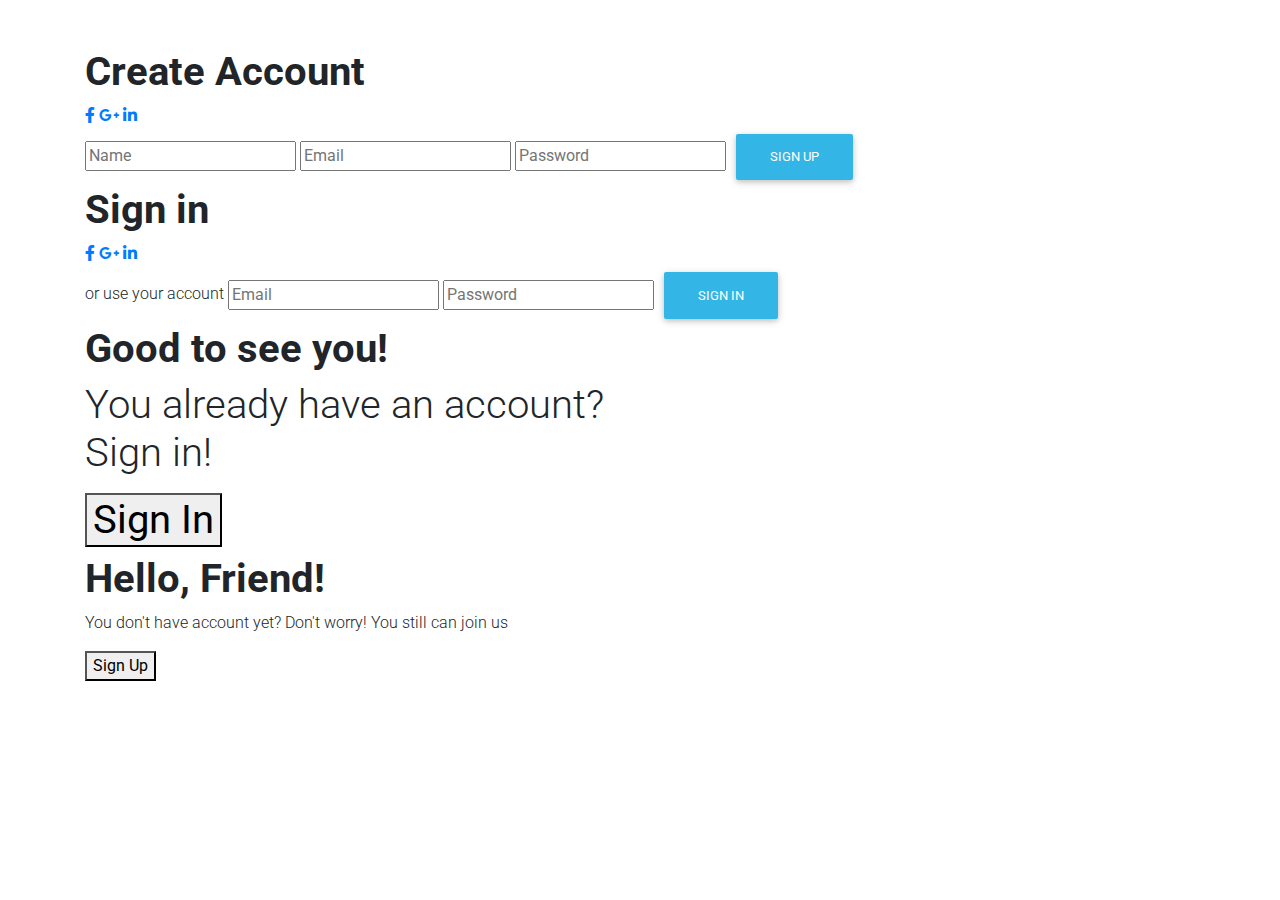
==== index.html @ d7ac2d2b "Init" ====
<!DOCTYPE html>
<html lang="en">
<head>
  <meta charset="UTF-8">
  <meta name="viewport" content="width=device-width, initial-scale=1, shrink-to-fit=no">
  <meta http-equiv="x-ua-compatible" content="ie=edge">
  <title>Material Design for Bootstrap</title>
  <!-- MDB icon -->
  <link rel="icon" href="img/mdb-favicon.ico" type="image/x-icon">
  <!-- Font Awesome -->
  <link rel="stylesheet" href="https://use.fontawesome.com/releases/v5.11.2/css/all.css">
  <!-- Google Fonts Roboto -->
  <link rel="stylesheet" href="https://fonts.googleapis.com/css?family=Roboto:300,400,500,700&display=swap">
  <!-- Bootstrap core CSS -->
  <link rel="stylesheet" href="css/bootstrap.min.css">
  <!-- Material Design Bootstrap -->
  <link rel="stylesheet" href="css/mdb.min.css">
  <!-- Your custom styles (optional) -->
  <link rel="stylesheet" href="css/style.css">
</head>
<body>

  <div class="container mt-5" id="container">
    <div class="form-container sign-up-container mt-2">
      <form action="#">
        <h1 class="font-weight-bold">Create Account</h1>
        <div class="social-container">
          <a href="#" class="social"><i class="fab fa-facebook-f"></i></a>
          <a href="#" class="social"><i class="fab fa-google-plus-g"></i></a>
          <a href="#" class="social"><i class="fab fa-linkedin-in"></i></a>
        </div>
        <input type="text" placeholder="Name" />
        <input type="email" placeholder="Email" />
        <input type="password" placeholder="Password" />
        <button class="btn btn-info btn-rounded">Sign up</button>
      </form>
    </div>

    <div class="form-container sign-in-container">
      <form action="#">
        <h1 class="font-weight-bold">Sign in</h1>
        <div class="social-container">
          <a href="#" class="social"><i class="fab fa-facebook-f"></i></a>
          <a href="#" class="social"><i class="fab fa-google-plus-g"></i></a>
          <a href="#" class="social"><i class="fab fa-linkedin-in"></i></a>
        </div>
        <span>or use your account</span>
        <input type="email" placeholder="Email" />
        <input type="password" placeholder="Password" />
        <button class="btn btn-info btn-rounded ">Sign In</button>
      </form>
    </div>

    <div class="overlay-container">
      <div class="overlay">
        <div class="overlay-panel overlay-left">
          <h1 class="font-weight-bold">Good to see you!<h1>
          <p>You already have an account? <br>Sign in!</p>
          <button class="but" id="signIn">Sign In</button>
        </div>
        <div class="overlay-panel overlay-right">
          <h1 class="font-weight-bold">Hello, Friend!</h1>
          <p>You don't have account yet? Don't worry! You still can join us</p>
          <button class="but" id="signUp">Sign Up</button>
        </div>
      </div>
    </div>
  </div>

  <!-- jQuery -->
  <script type="text/javascript" src="js/jquery.min.js"></script>
  <!-- Bootstrap tooltips -->
  <script type="text/javascript" src="js/popper.min.js"></script>
  <!-- Bootstrap core JavaScript -->
  <script type="text/javascript" src="js/bootstrap.min.js"></script>
  <!-- MDB core JavaScript -->
  <script type="text/javascript" src="js/mdb.min.js"></script>
  <!-- Your custom scripts (optional) -->
  <script type="text/javascript"></script>

</body>
</html>
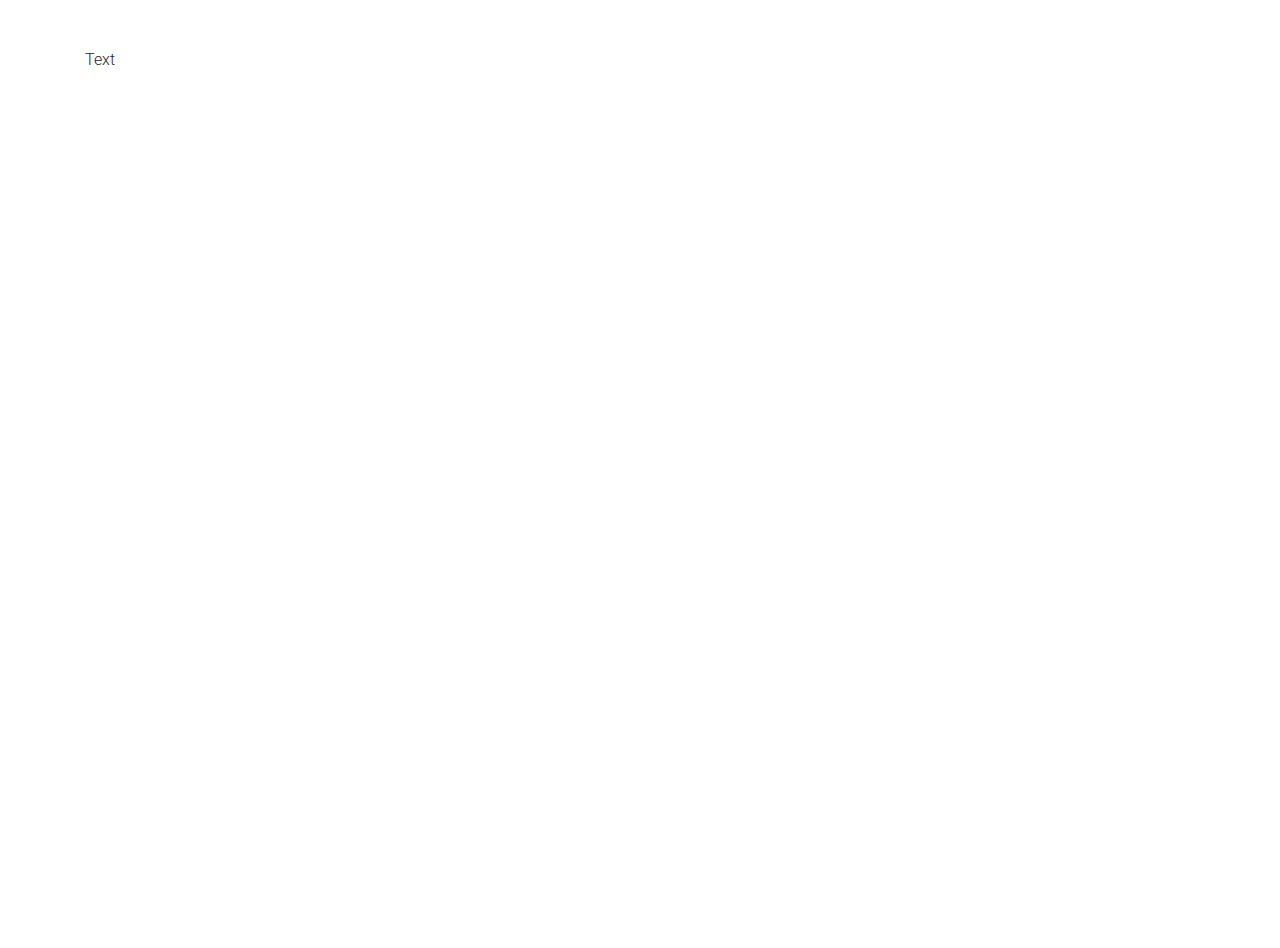
==== commit a6a2b2b6: "Small stuff" ====
--- a/index.html
+++ b/index.html
@@ -18,54 +18,15 @@
   <!-- Your custom styles (optional) -->
   <link rel="stylesheet" href="css/style.css">
 </head>
-<body>
-
-  <div class="container mt-5" id="container">
-    <div class="form-container sign-up-container mt-2">
-      <form action="#">
-        <h1 class="font-weight-bold">Create Account</h1>
-        <div class="social-container">
-          <a href="#" class="social"><i class="fab fa-facebook-f"></i></a>
-          <a href="#" class="social"><i class="fab fa-google-plus-g"></i></a>
-          <a href="#" class="social"><i class="fab fa-linkedin-in"></i></a>
-        </div>
-        <input type="text" placeholder="Name" />
-        <input type="email" placeholder="Email" />
-        <input type="password" placeholder="Password" />
-        <button class="btn btn-info btn-rounded">Sign up</button>
-      </form>
-    </div>
-
-    <div class="form-container sign-in-container">
-      <form action="#">
-        <h1 class="font-weight-bold">Sign in</h1>
-        <div class="social-container">
-          <a href="#" class="social"><i class="fab fa-facebook-f"></i></a>
-          <a href="#" class="social"><i class="fab fa-google-plus-g"></i></a>
-          <a href="#" class="social"><i class="fab fa-linkedin-in"></i></a>
-        </div>
-        <span>or use your account</span>
-        <input type="email" placeholder="Email" />
-        <input type="password" placeholder="Password" />
-        <button class="btn btn-info btn-rounded ">Sign In</button>
-      </form>
-    </div>
-
-    <div class="overlay-container">
-      <div class="overlay">
-        <div class="overlay-panel overlay-left">
-          <h1 class="font-weight-bold">Good to see you!<h1>
-          <p>You already have an account? <br>Sign in!</p>
-          <button class="but" id="signIn">Sign In</button>
-        </div>
-        <div class="overlay-panel overlay-right">
-          <h1 class="font-weight-bold">Hello, Friend!</h1>
-          <p>You don't have account yet? Don't worry! You still can join us</p>
-          <button class="but" id="signUp">Sign Up</button>
-        </div>
+<body class="bg">
+  <div class="container h-100 mt-5">
+    <div class="row h-100">
+      <div class="col-md-12 bg">
+        <p>Text</p>
       </div>
     </div>
   </div>
+
 
   <!-- jQuery -->
   <script type="text/javascript" src="js/jquery.min.js"></script>
--- a/css/style.css
+++ b/css/style.css
@@ -0,0 +1,8 @@
+body, html {
+    height: 100%;
+  }
+
+
+.bg {
+    background: url("https://source.unsplash.com/twukN12EN7c/1920x1080");
+}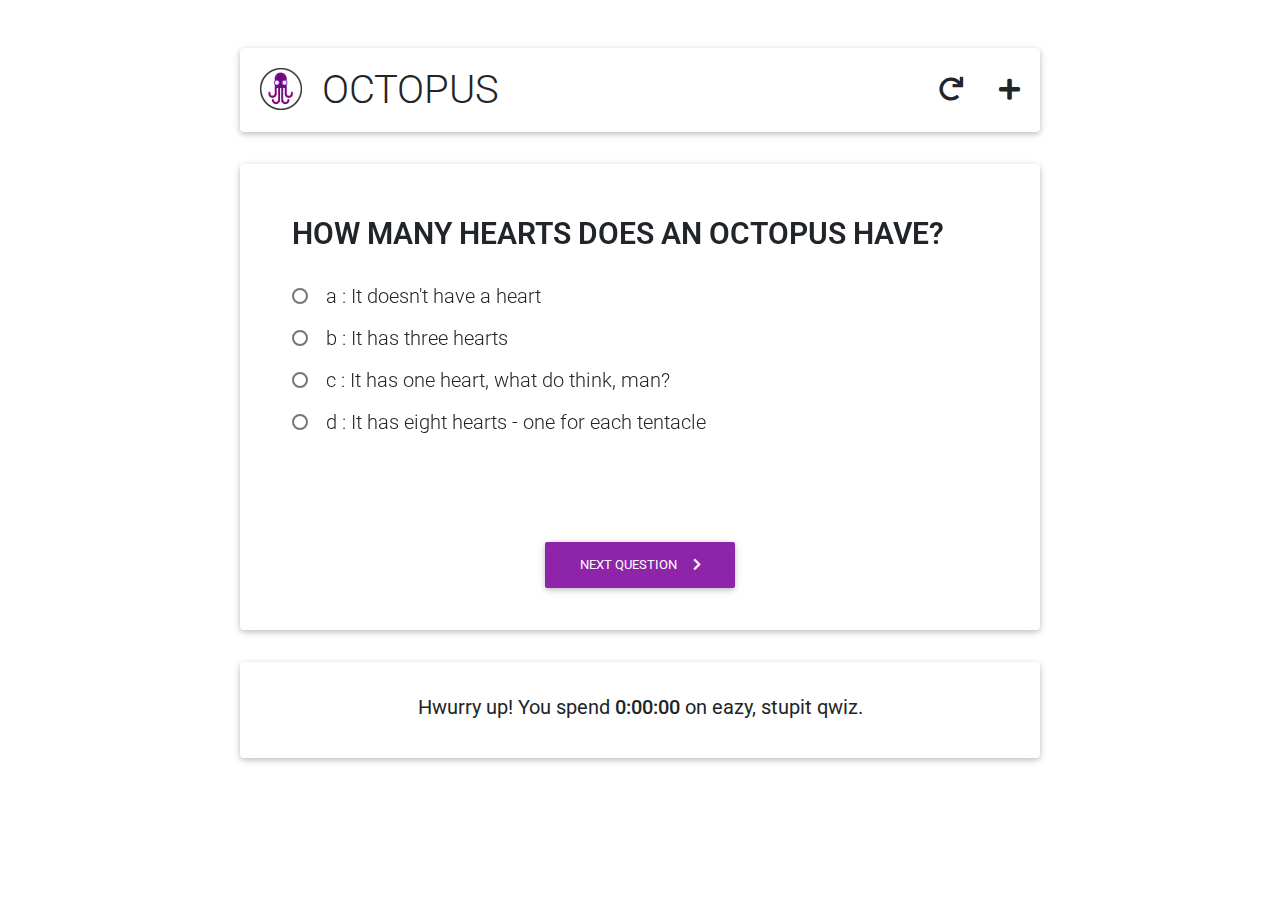
==== commit a58b1771: "Everything before adding welcome screen" ====
--- a/index.html
+++ b/index.html
@@ -19,14 +19,79 @@
   <link rel="stylesheet" href="css/style.css">
 </head>
 <body class="bg">
-  <div class="container h-100 mt-5">
-    <div class="row h-100">
-      <div class="col-md-12 bg">
-        <p>Text</p>
+  <div class="container mt-5">
+    <div class="row d-flex justify-content-center">
+
+      <div class="col-md-12 d-flex justify-content-center">
+        <div class="card card__menu">
+          <div class="card-body d-flex justify-content-center">
+              <img class="logo" src="img/ocotopus-logo.png">
+              <h1>OCTOPUS</h1>
+              <ul class="ml-auto mt-1">
+              <li><a class="refresh-quiz top-icons"><i class="fas fa-redo"></i></a></li>
+              <li><a class="add-quiz top-icons"><i class="fas fa-plus"></i></a></li>
+              </ul>
+          </div>
+        </div>
+      </div>
+
+      <div class="col-md-12 quiz-container d-flex justify-content-center">
+        <div class="card card__quiz">
+          <div class="card-body">
+            <!--Carousel Wrapper-->
+            <div id="carousel-example-1z" class="carousel slide" data-ride="carousel" data-interval="false">
+              <div id="quiz-carousel" class="carousel-inner" role="listbox">
+                <div class="start-page">
+                  <h2>I am the Octopus</h2>
+                  <p>I prety dumb quiz made in stadick HTML and the Java's crypt. I also have the Boot's Trap with material dessign lookings. Or so my maker says.</p>
+                </div>
+              </div>
+            </div>
+
+            <div class="controls-top">
+              <a href="#carousel-example-1z" data-slide="next"><button id="next" class="btn btn-purple" onclick="clicks++;countClicks();">Next Question<i class="fas fa-chevron-right ml-3"></i></button></a>
+              <a href="#"><button id="submit" data-toggle="modal" data-target="#centralModal" class="btn btn-purple">See Results<i class="fas fa-check ml-3"></i></button></a>
+              <a href="#"><button id="start" onclick="buildQuiz();" class="btn btn-purple">Start Quiz<i class="fas fa-play ml-3"></i></button></a>
+            </div>
+
+          </div>
+        </div>
+      </div>
+
+      <div class="col-md-12 quiz-container d-flex justify-content-center last-column">
+        <div class="card card__quiz">
+          <div class="card-body text-center counter">
+            <p>Hwurry up! You spend
+            <span id="realtime"><strong>0:00:00</strong></span>
+            on eazy, stupit qwiz.</p>
+          </div>
+        </div>
+      </div>
+ 
+
+  </div>
+</div>
+
+<!-- Central Modal Medium -->
+<div class="modal fade" id="centralModal" tabindex="-1" role="dialog" aria-labelledby="myModalLabel" aria-hidden="true">
+  <div class="modal-dialog" role="document">
+    <!--Content-->
+    <div class="modal-content">
+      <!--Header-->
+      <div class="modal-header">
+        <button type="button" class="close" data-dismiss="modal" aria-label="Close">
+          <span aria-hidden="true"><i class="fas fa-times"></i></span>
+        </button>
+      </div>
+      <!--Body-->
+      <div class="modal-body">
+        <div class="results" id="results"></div>
       </div>
     </div>
+    <!--/.Content-->
   </div>
-
+</div>
+<!-- Central Modal Medium -->
 
   <!-- jQuery -->
   <script type="text/javascript" src="js/jquery.min.js"></script>
@@ -37,7 +102,7 @@
   <!-- MDB core JavaScript -->
   <script type="text/javascript" src="js/mdb.min.js"></script>
   <!-- Your custom scripts (optional) -->
-  <script type="text/javascript"></script>
+  <script type="text/javascript" src="js/main.js"></script>
 
 </body>
 </html>
--- a/css/style.css
+++ b/css/style.css
@@ -1,8 +1,201 @@
-body, html {
+body {
+    min-height: 95vh;
+    max-height: 100vh;
+}
+
+.bg {
+    background: url("https://github.com/gvestmann/octopus/raw/main/img/bg.jpg");
     height: 100%;
+    background-position: center;
+    background-repeat: no-repeat;
+    background-size: cover;
+}
+
+.logo {
+    height: 42px;
+    justify-content: flex-start;
+}
+
+ul li{
+    list-style-type: none;
+    display: inline;
+}
+
+.card__menu {
+    height: 84px;
+    width: 800px;
+}
+
+h1 {
+    margin-left: 20px;
+    font-weight: 300 !important;
+    font-size: 40px;
+    margin-top: -2px;
+}
+
+.card__quiz {
+    width: 800px;
+    max-width: 800px;
+    margin-top: 2rem;
+}
+
+h2 {
+    text-transform: uppercase;
+    font-size: 30px !important;
+    font-weight: 600 !important;
+    margin-top: 2rem;
+    margin-left: 2rem;
+    margin-right: 2rem;
+}
+.carousel-item {
+    min-height: 320px;
+}
+
+.answers{
+    margin-left: 2rem;
+    margin-top: 2rem;
+}
+
+label {
+    font-size: 20px !important;
+    font-weight: 300 !important;
+}
+
+.radio {
+    display: inline-block;
+    position: relative;
+    margin: 0 0 10px;
+    font-size: 16px;
+    line-height: 24px;
+}
+  
+.radio__input {
+    position: absolute;
+    top: 4px;
+    left: 0;
+    width: 36px;
+    height: 20px;
+    opacity: 0;
+    z-index: 0;
+}
+  
+.radio__label {
+    display: block;
+    padding: 0 0 0 24px;
+    margin-left: 10px;
+    cursor: pointer;
+}
+  
+.radio__label:before {
+    content: '';
+    position: absolute;
+    top: 4px;
+    left: 0;
+    width: 16px;
+    height: 16px;
+    background-color: transparent;
+    border: 2px solid rgba(0, 0, 0, 0.54);
+    border-radius: 14px;
+    z-index: 1;
+    -webkit-transition: border-color 0.28s cubic-bezier(0.4, 0, 0.2, 1);
+    transition: border-color 0.28s cubic-bezier(0.4, 0, 0.2, 1);
+}
+  
+.radio__label:after {
+    content: '';
+    position: absolute;
+    top: 8px;
+    left: 4px;
+    width: 8px;
+    height: 8px;
+    background-color: #9C27B0;
+    border-radius: 50%;
+    z-index: 2;
+    -webkit-transform: scale(0, 0);
+            transform: scale(0, 0);
+    -webkit-transition: -webkit-transform 0.28s cubic-bezier(0.4, 0, 0.2, 1);
+    transition: -webkit-transform 0.28s cubic-bezier(0.4, 0, 0.2, 1);
+    transition: transform 0.28s cubic-bezier(0.4, 0, 0.2, 1);
+    transition: transform 0.28s cubic-bezier(0.4, 0, 0.2, 1), -webkit-transform 0.28s cubic-bezier(0.4, 0, 0.2, 1);
+}
+  
+.radio__input:checked + .radio__label:before {
+    border-color: #9C27B0;
+}
+  
+.radio__input:checked + .radio__label:after {
+    -webkit-transform: scale(1, 1);
+            transform: scale(1, 1);
+}
+
+.controls-top {
+    display: flex;
+    justify-content: center;
+    margin-top: 2rem;
+    margin-bottom: 1rem;
+}
+
+.btn a {
+    color: white;
+}
+
+.top-icons {
+    font-size: 24px;
+    margin-left: 2rem;
+}
+
+#submit {
+    display: none;
+}
+
+#next {
+    display: none;
+}
+
+.modal-header {
+    border-bottom: none;
+}
+
+.modal-body {
+    text-align: center;
   }
 
-
-.bg {
-    background: url("https://source.unsplash.com/twukN12EN7c/1920x1080");
+div.icons-results {
+    font-size: 50px;
+    margin-top: 1rem;
+}
+  
+.results p {
+    font-size: 20px;
+    margin-top: 1rem;
+    margin-bottom: 2rem;
+}
+  
+.results h2 {
+    margin-top: -1rem;
+}
+
+.start-page {
+    text-align: center;
+}
+
+.start-page h2 {
+    margin-bottom: 3rem;
+}
+
+#realtime {
+    font-weight: 600;
+}
+
+.counter p {
+    font-size: 20px;
+    padding-top: 10px;
+}
+
+.last-column {
+    margin-bottom: 0;
+}
+
+.row {
+    margin-bottom: 0;
 }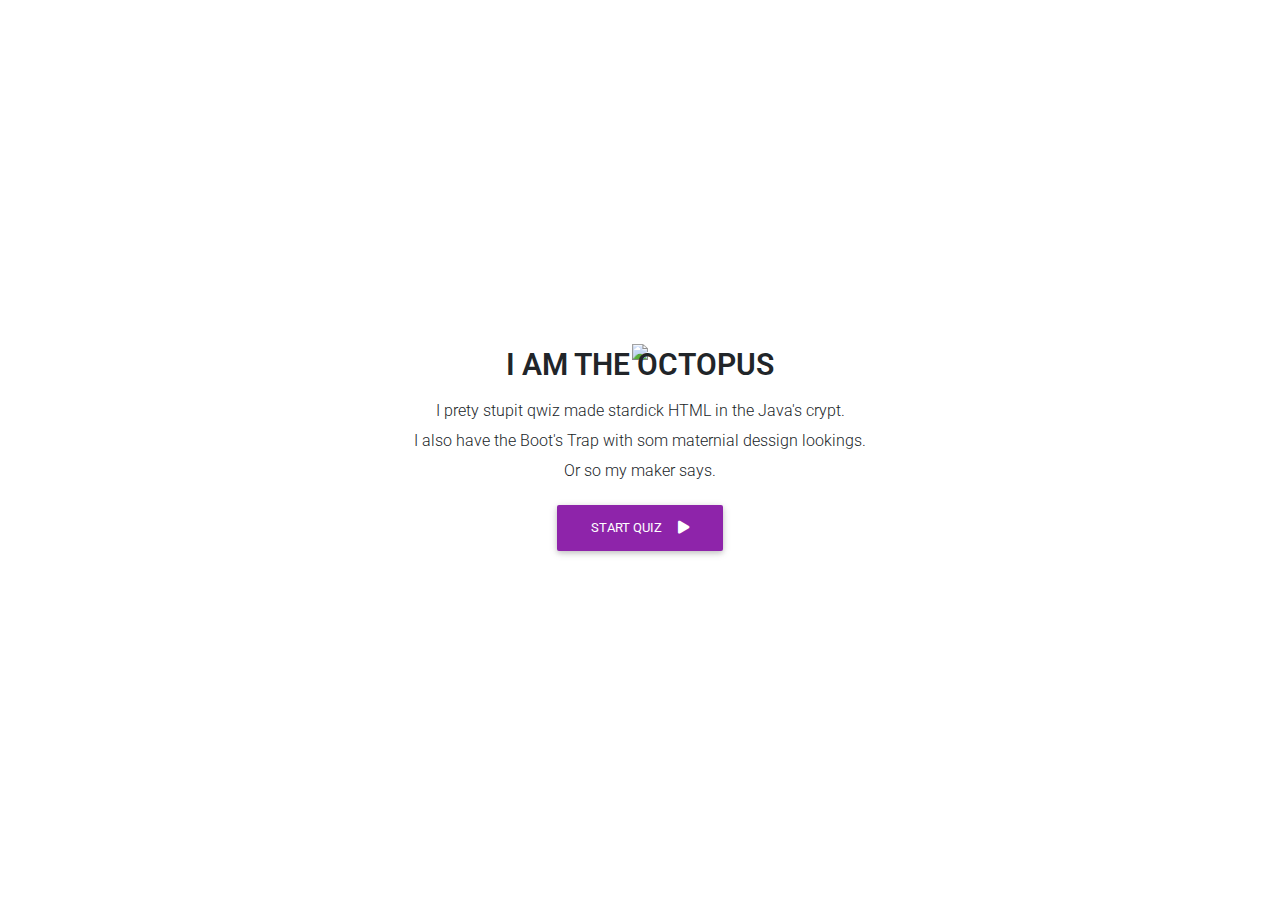
==== commit 35982a43: "Code comments + readme" ====
--- a/index.html
+++ b/index.html
@@ -4,95 +4,134 @@
   <meta charset="UTF-8">
   <meta name="viewport" content="width=device-width, initial-scale=1, shrink-to-fit=no">
   <meta http-equiv="x-ua-compatible" content="ie=edge">
-  <title>Material Design for Bootstrap</title>
-  <!-- MDB icon -->
-  <link rel="icon" href="img/mdb-favicon.ico" type="image/x-icon">
+  <title>Octopus - A Prety Stupit Qwiz</title>
   <!-- Font Awesome -->
   <link rel="stylesheet" href="https://use.fontawesome.com/releases/v5.11.2/css/all.css">
   <!-- Google Fonts Roboto -->
   <link rel="stylesheet" href="https://fonts.googleapis.com/css?family=Roboto:300,400,500,700&display=swap">
-  <!-- Bootstrap core CSS -->
+  <!-- Bootstrap CSS -->
   <link rel="stylesheet" href="css/bootstrap.min.css">
   <!-- Material Design Bootstrap -->
   <link rel="stylesheet" href="css/mdb.min.css">
-  <!-- Your custom styles (optional) -->
+  <!-- Custom CSS -->
   <link rel="stylesheet" href="css/style.css">
 </head>
 <body class="bg">
+  <!-- Loading/Welcome Screen starts -->
+  <div class="loading-wrapper">
+    <!-- Bootstrap standard container -->
+    <div class="container">
+      <!-- Bootstrap row - Full height - Uses flexbox - Items aligned center both horizontal and vertical-->
+      <div class="row full-height d-flex justify-content-center align-items-center">
+        <!-- Bootstrap column, full width on all screen sizes-->
+        <div class="col-md-12">
+                  <!-- Class for some design tweaking -->
+                  <div class="start-page">
+                    <!-- Loading images, class for some extra controls -->
+                    <img class="octopus-load" src="https://github.com/gvestmann/octopus/raw/main/img/loading-animation.gif">
+                    <h2>I am the Octopus</h2>
+                    <p>I prety stupit qwiz made stardick HTML in the Java's crypt. 
+                    <p>I also have the Boot's Trap with som maternial dessign lookings. 
+                    <p>Or so my maker says.</p>
+                    <!-- Start button - Uses Bootstrap MD classes - Calls function upon click - Icons from Font Awesome-->
+                    <a href="#"><button id="start" onclick="stopLoading();" class="btn btn-purple start-btn">Start Quiz<i class="fas fa-play ml-3"></i></button></a>
+                </div>
+              </div>
+          </div>
+      </div>
+    </div>
+    <!-- Loading screen ends -->
+  <!-- Body's main content starts -->
+  <!-- Bootstrap standard container - Large margins-->
   <div class="container mt-5">
+    <!-- Bootstrap row - Uses flexbox, content justified center -->
     <div class="row d-flex justify-content-center">
-
+      <!-- Bootstrap column, full width on all devices -->
       <div class="col-md-12 d-flex justify-content-center">
+        <!-- Card class from Bootstrap MD, extra class from some tweaking -->
         <div class="card card__menu">
+          <!-- Card body class from Boostrap MD -->
           <div class="card-body d-flex justify-content-center">
+            <!-- "Navbar" with logo and refresh icon -->
               <img class="logo" src="img/ocotopus-logo.png">
               <h1>OCTOPUS</h1>
               <ul class="ml-auto mt-1">
-              <li><a class="refresh-quiz top-icons"><i class="fas fa-redo"></i></a></li>
-              <li><a class="add-quiz top-icons"><i class="fas fa-plus"></i></a></li>
+                <!-- Refresh button - Onclick it's calls the restart function -->
+                <li><a onclick="restartLoading();" class="refresh-quiz top-icons"><i class="fas fa-redo"></i></a></li>
               </ul>
           </div>
         </div>
       </div>
-
+      <!-- "Navbar" ends -->
+      <!-- Quiz container starts -->
+      <!-- Boostrap full width column on all screen sizes - Flexbox -->
       <div class="col-md-12 quiz-container d-flex justify-content-center">
+        <!-- Bootstrap MD's card class - Extra class for custom stuff -->
         <div class="card card__quiz">
           <div class="card-body">
-            <!--Carousel Wrapper-->
+            <!-- Carousel Wrapper - Classes and attributes to create carousel, rotate slides, and turn off autorotate -->
             <div id="carousel-example-1z" class="carousel slide" data-ride="carousel" data-interval="false">
+              <!-- More standard carousel classel from Bootstrap MD -->
               <div id="quiz-carousel" class="carousel-inner" role="listbox">
-                <div class="start-page">
-                  <h2>I am the Octopus</h2>
-                  <p>I prety dumb quiz made in stadick HTML and the Java's crypt. I also have the Boot's Trap with material dessign lookings. Or so my maker says.</p>
-                </div>
+
+                <!-- In here the questions will appear -->
+              
               </div>
             </div>
-
+            <!-- Last part of the quiz container - The navigation buttons-->
             <div class="controls-top">
+              <!-- Next question button, targets the carousel slide funtion - onclick calls function to count the questions answered -->
               <a href="#carousel-example-1z" data-slide="next"><button id="next" class="btn btn-purple" onclick="clicks++;countClicks();">Next Question<i class="fas fa-chevron-right ml-3"></i></button></a>
-              <a href="#"><button id="submit" data-toggle="modal" data-target="#centralModal" class="btn btn-purple">See Results<i class="fas fa-check ml-3"></i></button></a>
-              <a href="#"><button id="start" onclick="buildQuiz();" class="btn btn-purple">Start Quiz<i class="fas fa-play ml-3"></i></button></a>
+              <!-- Button for when user looks at correct answers - Pager style - Targets the next page slide -->
+              <a href="#carousel-example-1z" data-slide="next"><button id="pager-next" onclick="hideNext();" class="btn btn-purple">Next Page<i class="fas fa-chevron-right ml-3"></i></button></a>
+              <!-- Same as above, but for the previous page -->
+              <a href="#carousel-example-1z" data-slide="prev"><button id="pager-prev" onclick="hidePrev();" class="btn btn-purple"><i class="fas fa-chevron-left mr-3"></i>Previous Page</button></a>
+              <!-- The submit button which appear at the end of the quiz - Calls function to calculate and display results -->
+              <a href="#"><button id="submit" data-toggle="modal" data-target="#centralModal" class="btn btn-purple">See Results<i class="fas fa-check ml-3"></i></button></a>            
             </div>
-
           </div>
         </div>
       </div>
-
+      <!-- End of quiz content -->
+      <!-- The footer/counter starts -->
+      <!-- Column just like the two above, extra class for "last column"-->
       <div class="col-md-12 quiz-container d-flex justify-content-center last-column">
+        <!-- Again, card class -->
         <div class="card card__quiz">
           <div class="card-body text-center counter">
             <p>Hwurry up! You spend
+            <!-- This span is a placeholder for the javascript counter -->
             <span id="realtime"><strong>0:00:00</strong></span>
             on eazy, stupit qwiz.</p>
           </div>
         </div>
       </div>
- 
-
+      <!-- Footer ends -->
+    </div>
   </div>
-</div>
-
-<!-- Central Modal Medium -->
-<div class="modal fade" id="centralModal" tabindex="-1" role="dialog" aria-labelledby="myModalLabel" aria-hidden="true">
-  <div class="modal-dialog" role="document">
-    <!--Content-->
-    <div class="modal-content">
-      <!--Header-->
-      <div class="modal-header">
-        <button type="button" class="close" data-dismiss="modal" aria-label="Close">
-          <span aria-hidden="true"><i class="fas fa-times"></i></span>
-        </button>
-      </div>
-      <!--Body-->
-      <div class="modal-body">
-        <div class="results" id="results"></div>
+  <!-- End of page main content -->
+  <!-- Here's the pop-up with the results -->
+  <!-- Various classes from bootstrap MD for this modal to work on how to look -->
+  <div class="modal fade" id="centralModal" tabindex="-1" role="dialog" aria-labelledby="myModalLabel" aria-hidden="true">
+    <div class="modal-dialog" role="document">
+      <!-- The content, there's space for three different areas: header, body, footer. -->
+      <div class="modal-content">
+        <div class="modal-header">
+          <!-- Button inside the header to close the dialog -->
+          <button type="button" class="close" data-dismiss="modal" aria-label="Close">
+            <span aria-hidden="true"><i class="fas fa-times"></i></span>
+          </button>
+        </div>
+        <div class="modal-body">
+          <!-- Inside the body is where the results are display -->
+          <div class="results" id="results"></div>
+          <!-- Javascript displays results here -->
+        </div>
       </div>
     </div>
-    <!--/.Content-->
   </div>
-</div>
-<!-- Central Modal Medium -->
-
+  <!-- Pop-up ends -->
+  <!-- Various JS scripts -->
   <!-- jQuery -->
   <script type="text/javascript" src="js/jquery.min.js"></script>
   <!-- Bootstrap tooltips -->
@@ -101,8 +140,8 @@
   <script type="text/javascript" src="js/bootstrap.min.js"></script>
   <!-- MDB core JavaScript -->
   <script type="text/javascript" src="js/mdb.min.js"></script>
-  <!-- Your custom scripts (optional) -->
+  <!-- My custom script -->
   <script type="text/javascript" src="js/main.js"></script>
-
+<!-- And we're done! -->
 </body>
-</html>
+</html>--- a/css/style.css
+++ b/css/style.css
@@ -1,3 +1,29 @@
+/* GLOBAL FONTS & BASICS */
+
+h1 {
+    margin-left: 20px;
+    font-weight: 300 !important;
+    font-size: 40px;
+    margin-top: -2px;
+}
+
+h2 {
+    text-transform: uppercase;
+    font-size: 30px !important;
+    font-weight: 600 !important;
+    margin-top: 2rem;
+    margin-left: 2rem;
+    margin-right: 2rem;
+}
+
+ul li{
+    list-style-type: none;
+    display: inline;
+}
+
+
+/* LAYOUT ELEMENTS */
+
 body {
     min-height: 95vh;
     max-height: 100vh;
@@ -16,9 +42,17 @@
     justify-content: flex-start;
 }
 
-ul li{
-    list-style-type: none;
-    display: inline;
+.last-column {
+    margin-bottom: 0;
+}
+
+.row {
+    margin-bottom: 0;
+}
+
+.top-icons {
+    font-size: 24px;
+    margin-left: 2rem;
 }
 
 .card__menu {
@@ -26,27 +60,12 @@
     width: 800px;
 }
 
-h1 {
-    margin-left: 20px;
-    font-weight: 300 !important;
-    font-size: 40px;
-    margin-top: -2px;
-}
-
 .card__quiz {
     width: 800px;
     max-width: 800px;
     margin-top: 2rem;
 }
 
-h2 {
-    text-transform: uppercase;
-    font-size: 30px !important;
-    font-weight: 600 !important;
-    margin-top: 2rem;
-    margin-left: 2rem;
-    margin-right: 2rem;
-}
 .carousel-item {
     min-height: 320px;
 }
@@ -55,6 +74,9 @@
     margin-left: 2rem;
     margin-top: 2rem;
 }
+
+
+/* RADIO BUTTONS */
 
 label {
     font-size: 20px !important;
@@ -128,6 +150,9 @@
             transform: scale(1, 1);
 }
 
+
+/* BUTTONS */
+
 .controls-top {
     display: flex;
     justify-content: center;
@@ -139,18 +164,24 @@
     color: white;
 }
 
-.top-icons {
-    font-size: 24px;
-    margin-left: 2rem;
-}
-
 #submit {
+display: none;
+}
+
+.start-btn {
+    margin-top: 1rem;
+}
+
+#pager-next {
     display: none;
 }
 
-#next {
+#pager-prev {
     display: none;
 }
+
+
+/* RESULTS POP-UP */ 
 
 .modal-header {
     border-bottom: none;
@@ -175,13 +206,16 @@
     margin-top: -1rem;
 }
 
-.start-page {
-    text-align: center;
-}
-
-.start-page h2 {
-    margin-bottom: 3rem;
-}
+.correct-answers h2 {
+    margin-bottom: 2rem;
+}
+
+.correct-answers p {
+    font-size: 20px;
+}
+
+
+/* COUNTER */
 
 #realtime {
     font-weight: 600;
@@ -192,10 +226,36 @@
     padding-top: 10px;
 }
 
-.last-column {
-    margin-bottom: 0;
-}
-
-.row {
-    margin-bottom: 0;
+
+/* LOADING SCREEN */
+
+.loading-wrapper {
+    position: absolute;
+    width: 100%;
+    height: 100%;
+    background: white;
+    z-index: 10000;
+    margin-top: -50px;
+}  
+
+.start-page {
+    text-align: center;
+    width: 100%;
+}
+
+.start-page h2 {
+    margin-bottom: 1rem;
+    margin-top: -1rem;
+}
+
+.start-page p {
+    margin-bottom: 6px;
+}
+
+.octopus-load {
+    height: 300px;
+}
+
+.full-height {
+    height: 100vh;
 }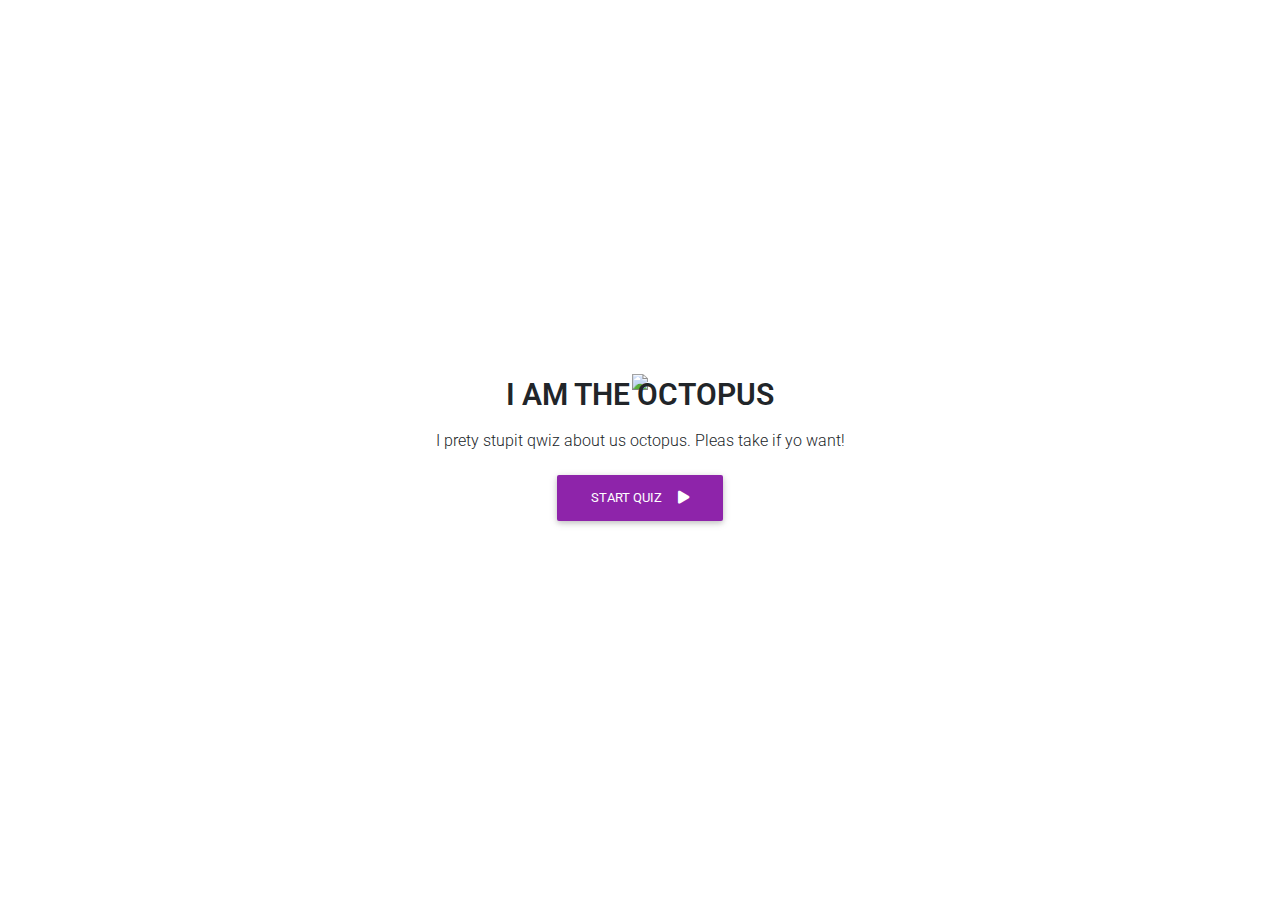
==== commit bc9abf6b: "JS and CSS tweaks" ====
--- a/index.html
+++ b/index.html
@@ -30,9 +30,7 @@
                     <!-- Loading images, class for some extra controls -->
                     <img class="octopus-load" src="https://github.com/gvestmann/octopus/raw/main/img/loading-animation.gif">
                     <h2>I am the Octopus</h2>
-                    <p>I prety stupit qwiz made stardick HTML in the Java's crypt. 
-                    <p>I also have the Boot's Trap with som maternial dessign lookings. 
-                    <p>Or so my maker says.</p>
+                    <p>I prety stupit qwiz about us octopus. Pleas take if yo want!</p>
                     <!-- Start button - Uses Bootstrap MD classes - Calls function upon click - Icons from Font Awesome-->
                     <a href="#"><button id="start" onclick="stopLoading();" class="btn btn-purple start-btn">Start Quiz<i class="fas fa-play ml-3"></i></button></a>
                 </div>
--- a/css/style.css
+++ b/css/style.css
@@ -14,6 +14,14 @@
     margin-top: 2rem;
     margin-left: 2rem;
     margin-right: 2rem;
+}
+
+h4 {
+    font-size: 20px;
+}
+
+p {
+    font-size: 16px !important;
 }
 
 ul li{
